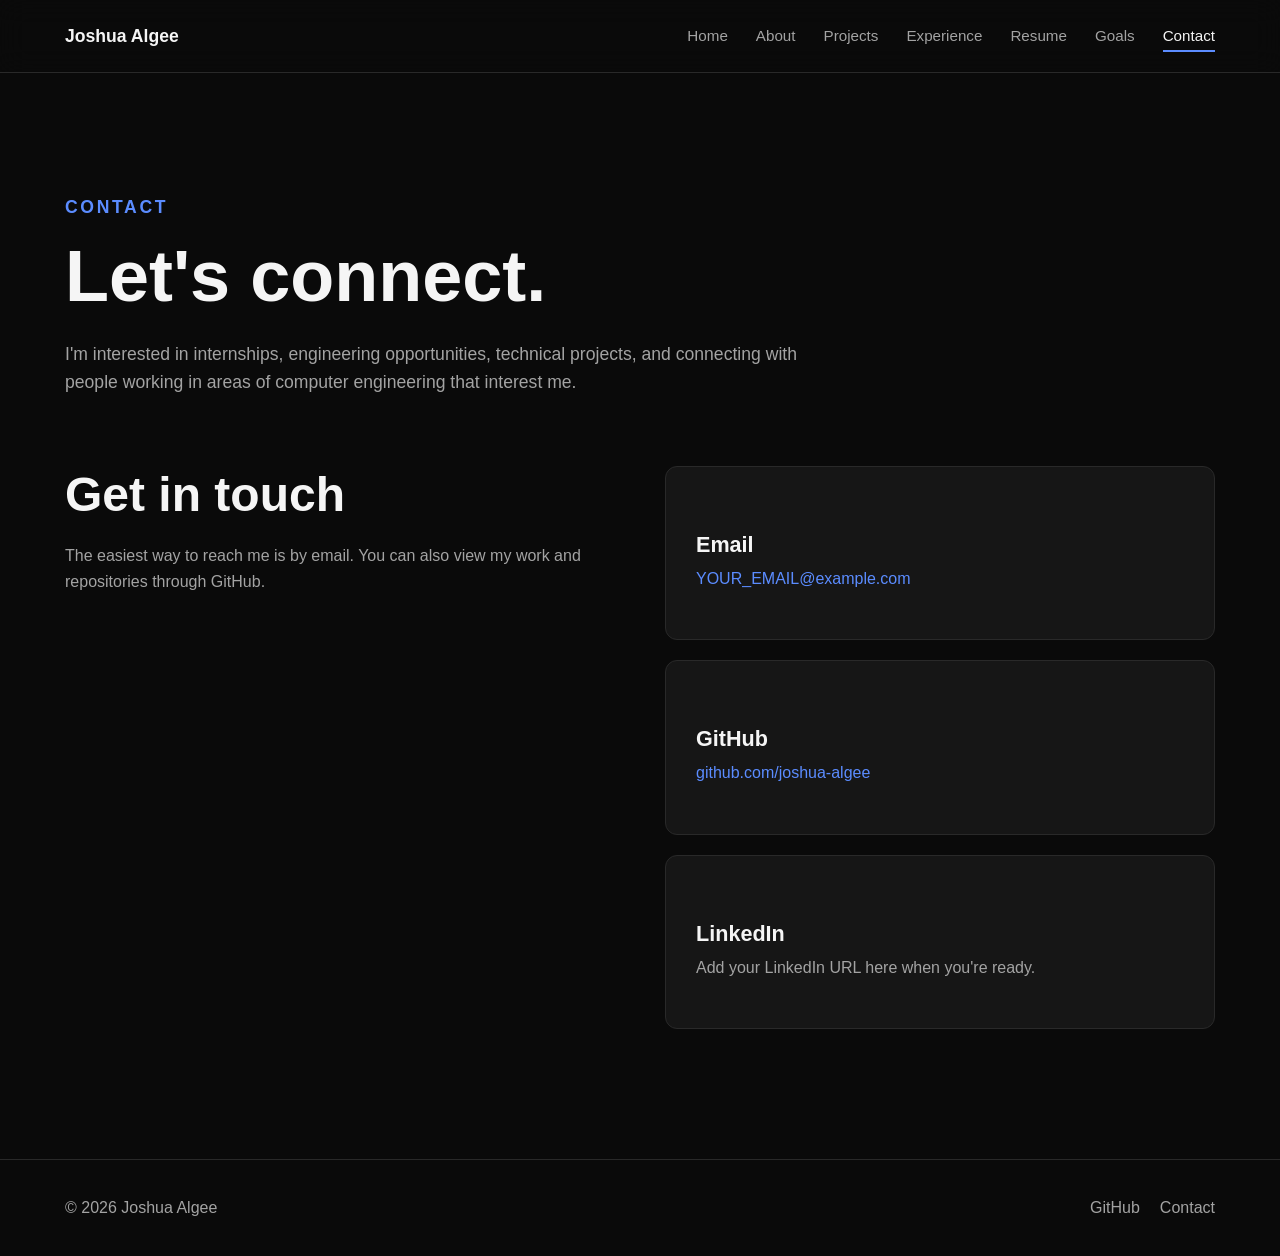
==== contact.html @ 21549c4c "Portfolio Modifications" ====
<!DOCTYPE html>
<html lang="en">

<head>
    <meta charset="UTF-8">

    <meta
        name="viewport"
        content="width=device-width, initial-scale=1.0"
    >

    <title>Contact | Joshua Algee</title>

    <link rel="stylesheet" href="styles.css">
</head>


<body data-page="contact">

<header class="site-header">

    <nav class="navbar container">

        <a class="logo" href="index.html">
            Joshua Algee
        </a>

        <button
            class="menu-button"
            id="menu-button"
            aria-label="Open navigation menu"
        >
            ☰
        </button>

        <ul class="nav-links" id="nav-links">

            <li><a data-nav="home" href="index.html">Home</a></li>
            <li><a data-nav="about" href="about.html">About</a></li>
            <li><a data-nav="projects" href="projects.html">Projects</a></li>
            <li><a data-nav="experience" href="experience.html">Experience</a></li>
            <li><a data-nav="resume" href="resume.html">Resume</a></li>
            <li><a data-nav="goals" href="goals.html">Goals</a></li>
            <li><a data-nav="contact" href="contact.html">Contact</a></li>

        </ul>

    </nav>

</header>


<main>

    <section class="page-header">

        <div class="container">

            <p class="eyebrow">
                CONTACT
            </p>

            <h1>
                Let's connect.
            </h1>

            <p>
                I'm interested in internships, engineering opportunities,
                technical projects, and connecting with people working
                in areas of computer engineering that interest me.
            </p>

        </div>

    </section>


    <section class="content-section">

        <div class="container">

            <div class="contact-layout">

                <div>

                    <h2>
                        Get in touch
                    </h2>

                    <p>
                        The easiest way to reach me is by email.
                        You can also view my work and repositories
                        through GitHub.
                    </p>

                </div>


                <div>

                    <div class="contact-card">

                        <h3>
                            Email
                        </h3>

                        <p>
                            <a href="mailto:YOUR_EMAIL@example.com">
                                YOUR_EMAIL@example.com
                            </a>
                        </p>

                    </div>


                    <div class="contact-card">

                        <h3>
                            GitHub
                        </h3>

                        <p>
                            <a
                                href="https://github.com/joshua-algee"
                                target="_blank"
                                rel="noopener noreferrer"
                            >
                                github.com/joshua-algee
                            </a>
                        </p>

                    </div>


                    <div class="contact-card">

                        <h3>
                            LinkedIn
                        </h3>

                        <p>
                            Add your LinkedIn URL here when you're ready.
                        </p>

                    </div>

                </div>

            </div>

        </div>

    </section>

</main>


<footer>

    <div class="container footer-content">

        <p>
            © <span id="year"></span> Joshua Algee
        </p>

        <div class="footer-links">

            <a
                href="https://github.com/joshua-algee"
                target="_blank"
                rel="noopener noreferrer"
            >
                GitHub
            </a>

            <a href="contact.html">
                Contact
            </a>

        </div>

    </div>

</footer>


<script src="script.js"></script>

</body>

</html>
---- styles.css ----
/* ========================================
   VARIABLES
======================================== */

:root {
    --background: #0a0a0a;
    --background-secondary: #111111;
    --card-background: #161616;

    --text-primary: #f5f5f5;
    --text-secondary: #a3a3a3;

    --border: #292929;

    --accent: #5b8cff;
    --accent-hover: #7aa1ff;

    --max-width: 1150px;
}


/* ========================================
   RESET
======================================== */

* {
    margin: 0;
    padding: 0;
    box-sizing: border-box;
}


html {
    scroll-behavior: smooth;
}


body {
    font-family:
        Inter,
        -apple-system,
        BlinkMacSystemFont,
        "Segoe UI",
        Roboto,
        Helvetica,
        Arial,
        sans-serif;

    background-color: var(--background);
    color: var(--text-primary);

    line-height: 1.6;
}


a {
    color: inherit;
    text-decoration: none;
}


img {
    display: block;
    max-width: 100%;
}


/* ========================================
   CONTAINER
======================================== */

.container {
    width: min(90%, var(--max-width));
    margin: 0 auto;
}


/* ========================================
   NAVIGATION
======================================== */

.site-header {
    position: sticky;
    top: 0;
    z-index: 1000;

    background: rgba(10, 10, 10, 0.9);

    backdrop-filter: blur(14px);
    -webkit-backdrop-filter: blur(14px);

    border-bottom: 1px solid var(--border);
}


.navbar {
    min-height: 72px;

    display: flex;
    justify-content: space-between;
    align-items: center;
}


.logo {
    font-size: 1.1rem;
    font-weight: 700;

    transition: color 0.2s ease;
}


.logo:hover {
    color: var(--accent);
}


.nav-links {
    display: flex;
    align-items: center;
    gap: 28px;

    list-style: none;
}


.nav-links a {
    color: var(--text-secondary);

    font-size: 0.95rem;

    transition: color 0.2s ease;
}


.nav-links a:hover,
.nav-links a.active {
    color: var(--text-primary);
}


.nav-links a.active {
    position: relative;
}


.nav-links a.active::after {
    content: "";

    position: absolute;

    left: 0;
    bottom: -8px;

    width: 100%;
    height: 2px;

    background: var(--accent);
}


.menu-button {
    display: none;

    background: none;
    border: none;

    color: var(--text-primary);

    font-size: 1.6rem;

    cursor: pointer;
}


/* ========================================
   TYPOGRAPHY
======================================== */

h1,
h2,
h3 {
    line-height: 1.2;
}


h1 {
    font-size: clamp(3rem, 8vw, 5.5rem);
}


h2 {
    font-size: clamp(2rem, 4vw, 3rem);
}


h3 {
    font-size: 1.35rem;
}


p {
    color: var(--text-secondary);
}


.eyebrow {
    color: var(--accent);

    font-size: 0.78rem;
    font-weight: 700;

    letter-spacing: 0.15em;

    margin-bottom: 12px;
}


.highlight {
    color: var(--text-primary);
}


/* ========================================
   HERO
======================================== */

.hero {
    min-height: 82vh;

    display: flex;
    align-items: center;
}


.hero-content {
    padding: 100px 0;
}


.hero h1 {
    margin-bottom: 10px;
}


.hero h2 {
    max-width: 900px;

    color: var(--text-secondary);

    font-weight: 500;

    margin-bottom: 28px;
}


.hero-description {
    max-width: 700px;

    font-size: 1.1rem;

    margin-bottom: 35px;
}


.hero-buttons {
    display: flex;
    flex-wrap: wrap;

    gap: 14px;
}


/* ========================================
   BUTTONS
======================================== */

.button {
    display: inline-block;

    padding: 12px 22px;

    border-radius: 7px;

    font-weight: 600;

    transition:
        transform 0.2s ease,
        background 0.2s ease,
        border-color 0.2s ease;
}


.button:hover {
    transform: translateY(-2px);
}


.primary-button {
    background: var(--accent);
    color: white;
}


.primary-button:hover {
    background: var(--accent-hover);
}


.secondary-button {
    border: 1px solid var(--border);

    background: var(--background-secondary);
}


.secondary-button:hover {
    background: #1c1c1c;

    border-color: #444444;
}


/* ========================================
   SECTIONS
======================================== */

.section {
    padding: 110px 0;
}


.alternate-section {
    background: var(--background-secondary);
}


.section-heading {
    max-width: 700px;

    margin-bottom: 50px;
}


.section-heading h2 {
    margin-bottom: 15px;
}


/* ========================================
   PAGE HEADERS
======================================== */

.page-header {
    padding: 120px 0 70px;
}


.page-header h1 {
    font-size: clamp(2.8rem, 7vw, 4.5rem);

    margin-bottom: 20px;
}


.page-header p {
    max-width: 750px;

    font-size: 1.1rem;
}


/* ========================================
   GENERAL CONTENT
======================================== */

.content-section {
    padding-bottom: 110px;
}


.content-section h2 {
    margin-top: 60px;
    margin-bottom: 20px;
}


.content-section h2:first-child {
    margin-top: 0;
}


.content-section h3 {
    margin-top: 35px;
    margin-bottom: 10px;
}


.content-section p {
    max-width: 850px;

    margin-bottom: 18px;
}


.content-section ul {
    max-width: 850px;

    margin-left: 22px;
    margin-bottom: 25px;

    color: var(--text-secondary);
}


.content-section li {
    margin-bottom: 8px;
}


/* ========================================
   PROJECT GRID
======================================== */

.project-grid {
    display: grid;

    grid-template-columns:
        repeat(auto-fit, minmax(280px, 1fr));

    gap: 22px;
}


.project-card {
    border: 1px solid var(--border);

    background: var(--card-background);

    border-radius: 12px;

    overflow: hidden;

    transition:
        transform 0.2s ease,
        border-color 0.2s ease;
}


.project-card:hover {
    transform: translateY(-5px);

    border-color: #444444;
}


.project-content {
    padding: 28px;
}


.project-type {
    color: var(--accent);

    font-size: 0.7rem;
    font-weight: 700;

    letter-spacing: 0.1em;

    margin-bottom: 10px;
}


.project-content h3 {
    margin-bottom: 14px;
}


.project-content p {
    margin-bottom: 20px;
}


/* ========================================
   TAGS
======================================== */

.tags {
    display: flex;
    flex-wrap: wrap;

    gap: 8px;

    margin-top: 20px;
    margin-bottom: 22px;
}


.tags span {
    background: #212121;

    border: 1px solid var(--border);

    color: #c9c9c9;

    padding: 5px 10px;

    border-radius: 20px;

    font-size: 0.76rem;
}


/* ========================================
   PROJECT LINKS
======================================== */

.project-links {
    display: flex;
    flex-wrap: wrap;

    gap: 20px;
}


.text-link {
    color: var(--accent);

    font-weight: 600;
}


.text-link:hover {
    color: var(--accent-hover);
}


.center-button {
    margin-top: 40px;

    text-align: center;
}


/* ========================================
   SKILLS GRID
======================================== */

.skills-grid {
    display: grid;

    grid-template-columns:
        repeat(auto-fit, minmax(220px, 1fr));

    gap: 20px;
}


.skill-card {
    padding: 26px;

    border: 1px solid var(--border);

    border-radius: 10px;

    background: var(--card-background);
}


.skill-card h3 {
    margin-bottom: 10px;
}


/* ========================================
   EXPERIENCE
======================================== */

.timeline {
    display: flex;
    flex-direction: column;

    gap: 25px;
}


.timeline-item {
    padding: 28px;

    border: 1px solid var(--border);

    border-radius: 12px;

    background: var(--card-background);
}


.timeline-item h3 {
    margin-bottom: 5px;
}


.timeline-meta {
    color: var(--accent);

    font-size: 0.9rem;
    font-weight: 600;

    margin-bottom: 15px;
}


.timeline-item ul {
    margin-left: 20px;

    color: var(--text-secondary);
}


.timeline-item li {
    margin-bottom: 8px;
}


/* ========================================
   RESUME
======================================== */

.resume-section {
    margin-bottom: 60px;
}


.resume-section h2 {
    padding-bottom: 12px;

    margin-bottom: 25px;

    border-bottom: 1px solid var(--border);
}


.resume-entry {
    margin-bottom: 30px;
}


.resume-entry-header {
    display: flex;

    justify-content: space-between;
    align-items: flex-start;

    gap: 20px;

    margin-bottom: 7px;
}


.resume-entry h3 {
    margin-bottom: 4px;
}


.resume-date {
    color: var(--text-secondary);

    white-space: nowrap;
}


.resume-subtitle {
    color: var(--accent);

    margin-bottom: 8px;
}


.resume-actions {
    display: flex;
    flex-wrap: wrap;

    gap: 14px;

    margin-bottom: 60px;
}


/* ========================================
   GOALS
======================================== */

.goal-grid {
    display: grid;

    grid-template-columns:
        repeat(auto-fit, minmax(260px, 1fr));

    gap: 20px;
}


.goal-card {
    border: 1px solid var(--border);

    border-radius: 12px;

    background: var(--card-background);

    padding: 28px;
}


.goal-card h3 {
    margin-bottom: 12px;
}


/* ========================================
   CONTACT
======================================== */

.contact-layout {
    display: grid;

    grid-template-columns: 1fr 1fr;

    gap: 50px;

    align-items: start;
}


.contact-card {
    padding: 30px;

    border: 1px solid var(--border);

    background: var(--card-background);

    border-radius: 12px;

    margin-bottom: 20px;
}


.contact-card h3 {
    margin-bottom: 8px;
}


.contact-card a {
    color: var(--accent);
}


.contact-card a:hover {
    color: var(--accent-hover);
}


.contact-cta {
    text-align: center;

    max-width: 700px;
}


.contact-cta h2 {
    margin-bottom: 15px;
}


.contact-cta p {
    margin-bottom: 28px;
}


/* ========================================
   PROJECT DETAIL
======================================== */

.project-detail-header {
    padding: 120px 0 70px;
}


.project-detail-header h1 {
    font-size: clamp(2.8rem, 7vw, 4.5rem);

    margin-bottom: 20px;
}


.project-detail-header > .container > p:not(.eyebrow) {
    max-width: 800px;

    font-size: 1.1rem;
}


.project-section {
    padding-bottom: 60px;
}


.project-section h2 {
    margin-bottom: 18px;
}


.project-section p {
    max-width: 850px;

    margin-bottom: 18px;
}


.project-section ul {
    margin-left: 22px;

    color: var(--text-secondary);
}


.project-section li {
    margin-bottom: 8px;
}


.project-placeholder {
    padding: 70px 25px;

    border: 1px dashed #444444;

    border-radius: 12px;

    text-align: center;

    color: var(--text-secondary);

    margin-top: 25px;
}


/* ========================================
   FOOTER
======================================== */

footer {
    border-top: 1px solid var(--border);

    padding: 35px 0;
}


.footer-content {
    display: flex;

    justify-content: space-between;
    align-items: center;

    gap: 20px;
}


.footer-links {
    display: flex;

    gap: 20px;
}


.footer-links a {
    color: var(--text-secondary);
}


.footer-links a:hover {
    color: white;
}


/* ========================================
   MOBILE
======================================== */

@media (max-width: 800px) {

    .menu-button {
        display: block;
    }


    .nav-links {
        display: none;

        position: absolute;

        top: 72px;
        left: 0;

        width: 100%;

        flex-direction: column;
        align-items: flex-start;

        padding: 25px 5%;

        background: var(--background);

        border-bottom: 1px solid var(--border);
    }


    .nav-links.open {
        display: flex;
    }


    .nav-links a.active::after {
        display: none;
    }


    .hero {
        min-height: auto;
    }


    .hero-content {
        padding: 90px 0;
    }


    .section {
        padding: 80px 0;
    }


    .page-header,
    .project-detail-header {
        padding: 90px 0 60px;
    }


    .contact-layout {
        grid-template-columns: 1fr;
    }


    .resume-entry-header {
        flex-direction: column;

        gap: 4px;
    }


    .footer-content {
        flex-direction: column;

        text-align: center;
    }

}
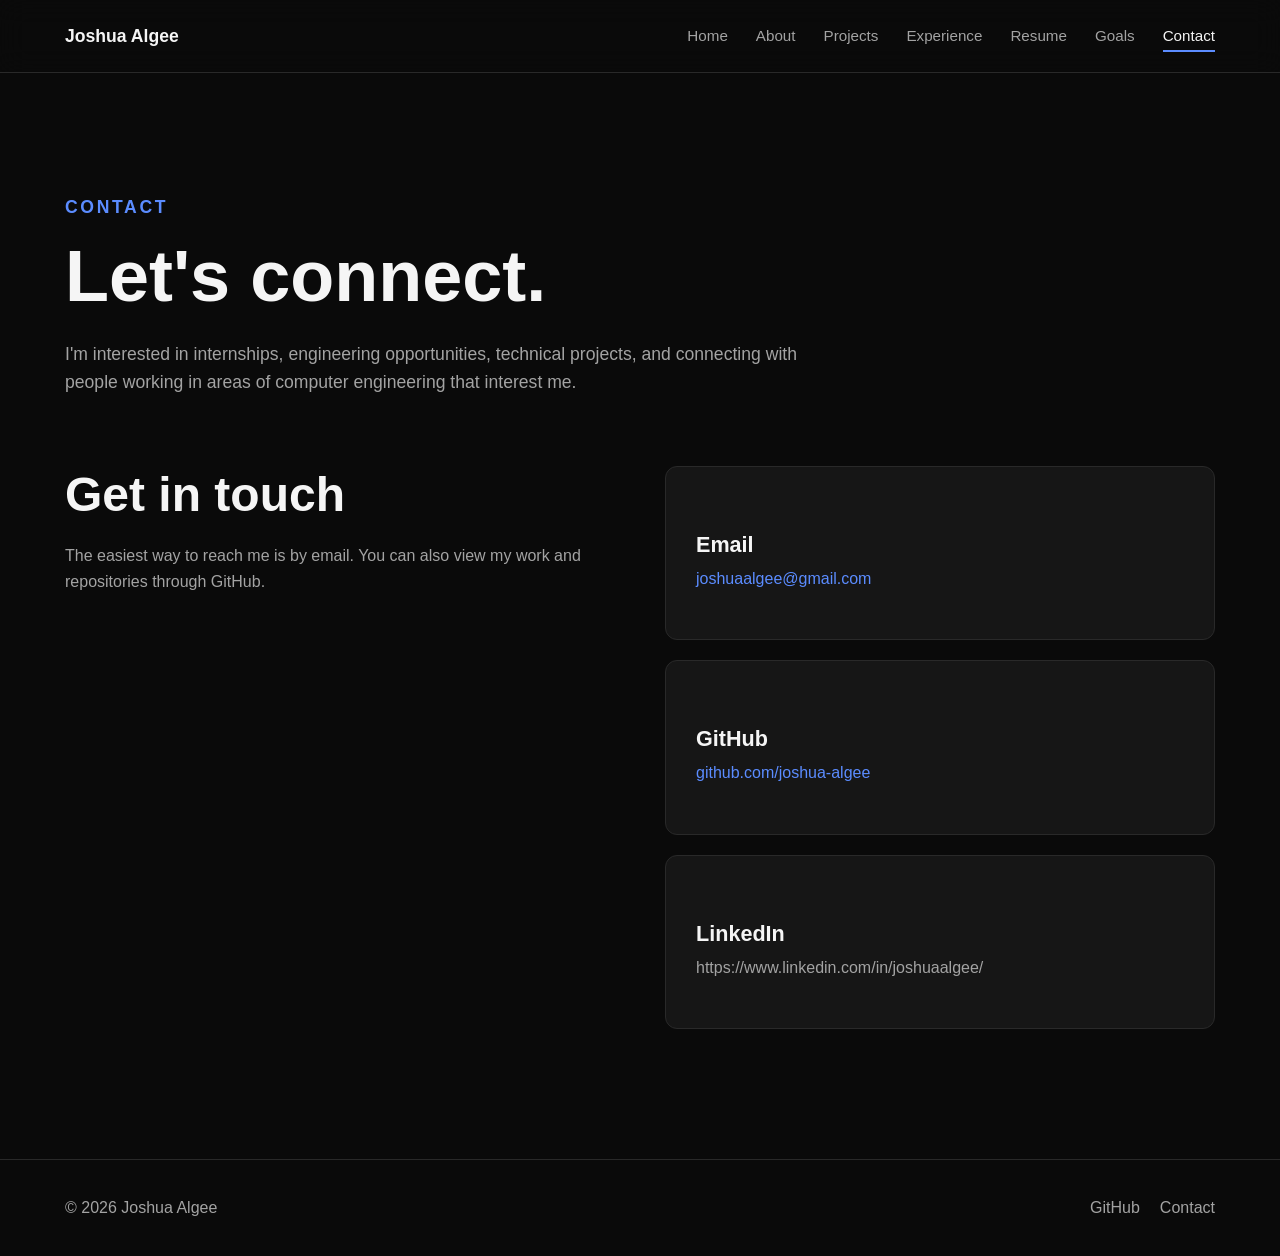
==== commit 7d4f51e2: "Contact Info Change" ====
--- a/contact.html
+++ b/contact.html
@@ -105,8 +105,8 @@
                         </h3>
 
                         <p>
-                            <a href="mailto:YOUR_EMAIL@example.com">
-                                YOUR_EMAIL@example.com
+                            <a href="mailto:joshuaalgee@gmail.com">
+                                joshuaalgee@gmail.com
                             </a>
                         </p>
 
@@ -139,7 +139,7 @@
                         </h3>
 
                         <p>
-                            Add your LinkedIn URL here when you're ready.
+                            https://www.linkedin.com/in/joshuaalgee/
                         </p>
 
                     </div>
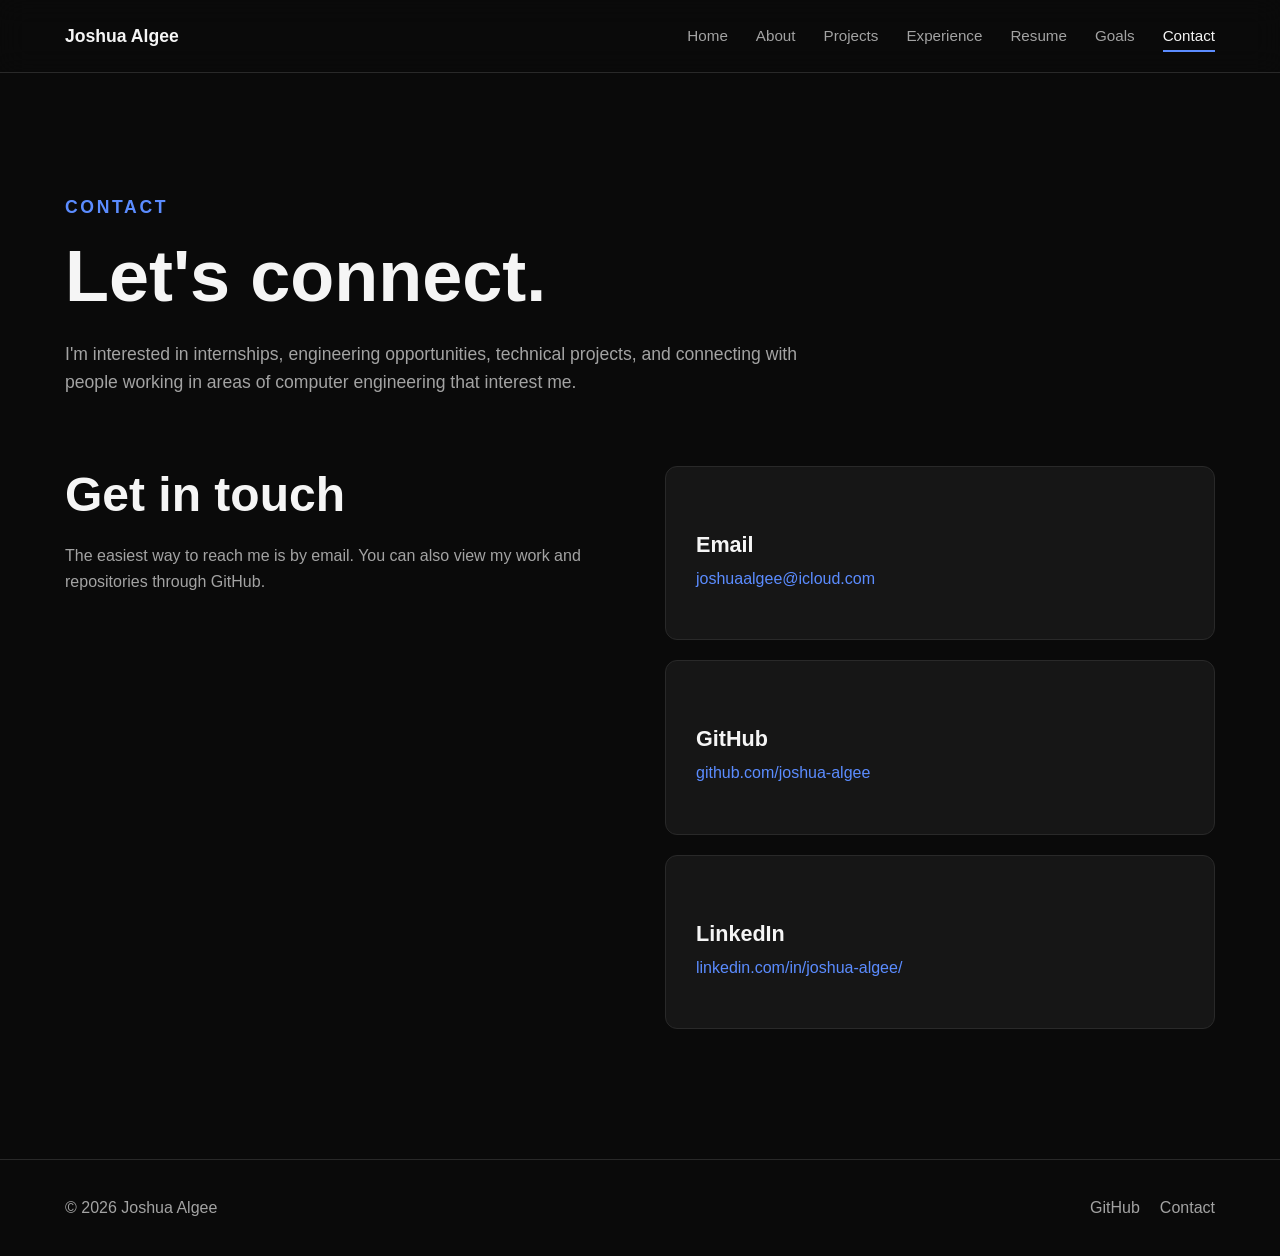
==== commit 6a0be7bf: "Social link change" ====
--- a/contact.html
+++ b/contact.html
@@ -105,8 +105,8 @@
                         </h3>
 
                         <p>
-                            <a href="mailto:joshuaalgee@gmail.com">
-                                joshuaalgee@gmail.com
+                            <a href="mailto:joshuaalgee@icloud.com">
+                                joshuaalgee@icloud.com
                             </a>
                         </p>
 
@@ -139,7 +139,13 @@
                         </h3>
 
                         <p>
-                            https://www.linkedin.com/in/joshuaalgee/
+                             <a
+                                href="https://www.linkedin.com/in/joshuaalgee/"
+                                target="_blank"
+                                rel="noopener noreferrer"
+                            >
+                                linkedin.com/in/joshua-algee/
+                            </a>
                         </p>
 
                     </div>
